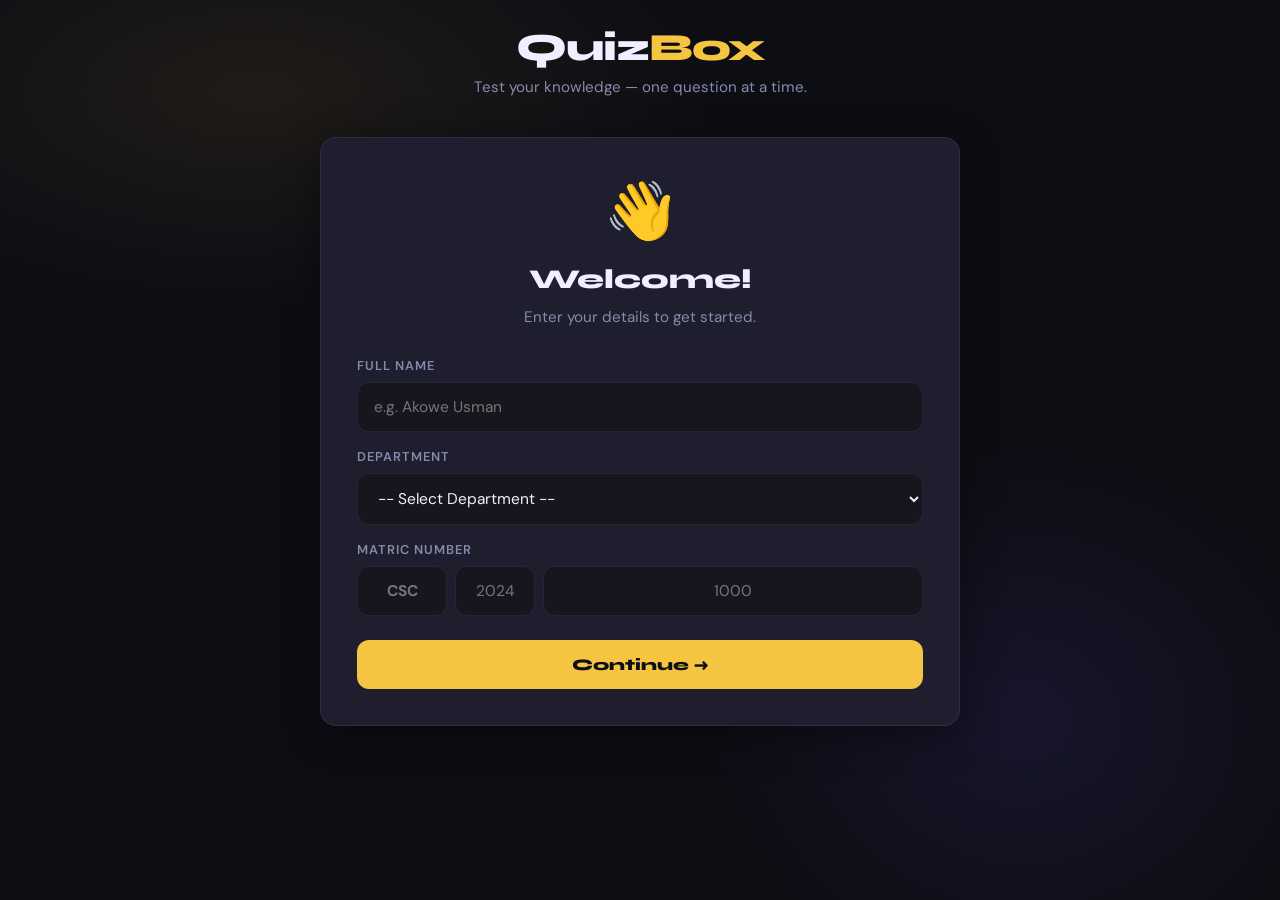
==== index.html @ 203df97e "Add files via upload" ====
<!DOCTYPE html>
<html lang="en">
<head>
  <meta charset="UTF-8" />
  <meta name="viewport" content="width=device-width, initial-scale=1.0"/>
  <title>QuizBox — Test Your Knowledge</title>
  <link rel="stylesheet" href="style.css">
</head>
<body>
<div class="wrapper">

  <div class="header">
    <div class="logo">Quiz<span>Box</span></div>
    <div class="subtitle">Test your knowledge — one question at a time.</div>
  </div>

  <!-- ══ LOGIN SCREEN ══ -->
  <div id="login-screen" class="screen active">
    <div class="card">
      <div class="card-icon">👋</div>
      <div class="card-title">Welcome!</div>
      <div class="card-desc">Enter your details to get started.</div>

      <div class="form-group">
        <label class="form-label">Full Name</label>
        <input class="form-input" id="input-name" type="text" placeholder="e.g. Akowe Usman" maxlength="40" />
        <div class="form-error" id="err-name">Please enter your name.</div>
      </div>

      <div class="form-group">
        <label class="form-label">Department</label>
        <select class="form-select" id="input-dept" onchange="updateMatricPrefix()">
          <option value="">-- Select Department --</option>
          <option value="CSC">Computer Science (CSC)</option>
          <option value="CYB">Cyber Security (CYB)</option>
          <option value="SEN">Software Engineering (SEN)</option>
          <option value="DSA">Data Science & Analytics (DSA)</option>
        </select>
        <div class="form-error" id="err-dept">Please select your department.</div>
      </div>

      <div class="form-group">
        <label class="form-label">Matric Number</label>
        <div class="matric-row">
          <input class="form-input" id="matric-dept" type="text" placeholder="CSC" readonly style="text-align:center; color: var(--accent); font-weight:700;" />
          <input class="form-input matric-year" id="matric-year" type="text" placeholder="2024" maxlength="4" oninput="this.value=this.value.replace(/[^0-9]/g,'')" />
          <input class="form-input matric-num" id="matric-num" type="text" placeholder="1000" maxlength="4" oninput="this.value=this.value.replace(/[^0-9]/g,'')" />
        </div>
        <div class="form-error" id="err-matric">Please enter a valid matric number.</div>
      </div>

      <button class="btn-primary" onclick="submitLogin()">Continue →</button>
    </div>
  </div>

  <!-- ══ CATEGORY SCREEN ══ -->
  <div id="category-screen" class="screen">
    <div class="card">
      <div class="card-icon">🎯</div>
      <div class="card-title">Choose a Category</div>
      <div class="card-desc">Pick a topic and test your knowledge!</div>
      <div class="category-list" id="category-list"></div>
    </div>
  </div>

  <!-- ══ QUIZ SCREEN ══ -->
  <div id="quiz-screen" class="screen">

    <div class="timer-bar">
      ⏱️ <div class="timer-display" id="timer-display">05:00</div>
    </div>

    <div class="progress-label">
      <span id="q-label">Question 1 of 7</span>
      <span id="q-count">1 / 7</span>
    </div>
    <div class="progress-bar-wrap">
      <div class="progress-bar-fill" id="progress-bar" style="width:0%"></div>
    </div>

    <!-- QUESTION TRACKER -->
    <div class="q-tracker" id="q-tracker"></div>

    <div class="card">
      <div class="question-num" id="q-num">Question 01</div>
      <div class="question-text" id="q-text"></div>
      <div class="options" id="options-list"></div>
      <div class="nav-buttons">
          <button class="prev-btn" id="prev-btn" onclick="prevQuestion()">← Previous</button>
          <button class="next-btn" id="next-btn" onclick="nextQuestion()">Next →</button>
    </div>
    </div>
  </div>

   <!-- ══ RESULTS SCREEN ══ -->
   <div id="results-screen" class="screen">
    <div class="card">
      <div class="result-emoji" id="result-emoji">🏆</div>
      <div class="result-title" id="result-title">Amazing!</div>
      <div class="result-subtitle" id="result-subtitle">Here is how you did.</div>
      <div class="user-badge">
        <div class="user-badge-avatar" id="badge-avatar">C</div>
        <div>
          <div class="user-badge-name" id="badge-name">Name</div>
          <div class="user-badge-meta" id="badge-meta">CSC/2024/****</div>
        </div>
      </div>
      <div class="score-circle">
        <div class="score-number" id="final-score">0/7</div>
        <div class="score-label">SCORE</div>
      </div>
      <div class="result-breakdown">
        <div class="stat-box"><div class="stat-val g" id="correct-count">0</div><div class="stat-desc">Correct</div></div>
        <div class="stat-box"><div class="stat-val r" id="wrong-count">0</div><div class="stat-desc">Wrong</div></div>
      </div>
      <div class="review-title">📋 Answer Review</div>
      <div id="review-list"></div>
      <div class="review-title" style="margin-top:28px;">🏆 Leaderboard</div>
      <div id="leaderboard-list"></div>
      <button class="btn-primary" onclick="playAgain()" style="margin-top:16px;">Play Again 🔄</button>
    </div>
  </div>

</div>
<script src="script.js"></script>
</body>
</html>
---- style.css ----
@import url('https://fonts.googleapis.com/css2?family=Syne:wght@400;700;800&family=DM+Sans:wght@300;400;500&display=swap');

    *, *::before, *::after { box-sizing: border-box; margin: 0; padding: 0; }

    :root {
      --bg: #0d0d14; --surface: #16161f; --card: #1e1e2e;
      --accent: #f5c542; --accent2: #ff6b6b; --green: #4ade80;
      --text: #f0eeff; --muted: #888aaa; --border: rgba(255,255,255,0.07); --radius: 16px;
    }

    body {
      font-family: 'DM Sans', sans-serif;
      background: var(--bg);
      color: var(--text);
      min-height: 100vh;
      display: flex;
      align-items: flex-start;
      justify-content: center;
      padding: 24px;
      width: 100%;
      background-image:
        radial-gradient(ellipse 60% 40% at 20% 10%, rgba(245,197,66,0.08) 0%, transparent 60%),
        radial-gradient(ellipse 40% 50% at 80% 80%, rgba(108,99,255,0.1) 0%, transparent 60%);
    }

    .wrapper { width: 100%; max-width: 640px; }

    .header { text-align: center; margin-bottom: 40px; animation: fadeDown 0.6s ease both; }
    .logo { font-family: 'Syne', sans-serif; font-size: 2.4rem; font-weight: 800; letter-spacing: -1px; }
    .logo span { color: var(--accent); }
    .subtitle { color: var(--muted); font-size: 0.95rem; margin-top: 6px; }

    /* ── SCREENS ── */
    .screen { display: none !important; }
    .screen.active { display: block !important; animation: fadeUp 0.5s ease both; width: 100%; min-height: 100px;}

    /* ── CARD (reused everywhere) ── */
    .card {
      background: var(--card);
      border: 1px solid var(--border);
      border-radius: var(--radius);
      padding: 36px;
      box-shadow: 0 8px 40px rgba(0,0,0,0.4);
      width: 100%;
    }

    .card-icon { font-size: 3.5rem; margin-bottom: 16px; text-align: center; }
    .card-title { font-family: 'Syne', sans-serif; font-size: 1.7rem; font-weight: 800; margin-bottom: 10px; text-align: center; }
    .card-desc { color: var(--muted); font-size: 0.95rem; line-height: 1.6; margin-bottom: 28px; text-align: center; }

    /* ── FORM INPUTS ── */
    .form-group { margin-bottom: 16px; }
    .form-label { font-size: 0.8rem; font-weight: 600; color: var(--muted); text-transform: uppercase; letter-spacing: 1px; margin-bottom: 8px; display: block; }

    .form-input, .form-select {
      width: 100%;
      background: var(--surface);
      border: 1.5px solid var(--border);
      border-radius: 12px;
      padding: 14px 16px;
      color: var(--text);
      font-family: 'DM Sans', sans-serif;
      font-size: 0.97rem;
      transition: border-color 0.2s;
      outline: none;
    }
    .form-input:focus, .form-select:focus { border-color: var(--accent); }
    .form-select option { background: var(--surface); color: var(--text); }

    .matric-row { display: grid; grid-template-columns: 90px 80px 1fr; gap: 8px; align-items: center; }
    .matric-sep { text-align: center; color: var(--muted); font-size: 1.2rem; font-weight: 700; }
    .form-input.matric-year, .form-input.matric-num { text-align: center; }

    .form-error { font-size: 0.8rem; color: var(--accent2); margin-top: 6px; display: none; }
    .form-error.show { display: block; }

    /* ── BUTTONS ── */
    .btn-primary {
      width: 100%;
      padding: 15px;
      background: var(--accent);
      color: #0d0d14;
      font-family: 'Syne', sans-serif;
      font-weight: 800;
      font-size: 1rem;
      border: none;
      border-radius: 12px;
      cursor: pointer;
      transition: all 0.2s ease;
      margin-top: 8px;
    }
    .btn-primary:hover { background: #ffd060; transform: translateY(-2px); box-shadow: 0 6px 24px rgba(245,197,66,0.3); }

    /* ── CATEGORY SCREEN ── */
    .category-list { display: flex; flex-direction: column; gap: 12px; margin-top: 8px; }
    .category-btn {
      background: var(--surface);
      border: 1.5px solid var(--border);
      border-radius: 12px;
      padding: 16px 20px;
      color: var(--text);
      font-family: 'DM Sans', sans-serif;
      font-size: 1rem;
      cursor: pointer;
      text-align: left;
      transition: all 0.2s ease;
      display: flex;
      align-items: center;
      gap: 14px;
    }
    .category-btn:hover { border-color: var(--accent); transform: translateX(4px); background: rgba(245,197,66,0.06); }
    .category-icon { font-size: 1.4rem; }
    .category-name { font-weight: 600; }
    .category-count { margin-left: auto; font-size: 0.78rem; color: var(--muted); }

    /* ── TIMER ── */
    .timer-bar { display: flex; align-items: center; justify-content: center; gap: 10px; margin-bottom: 16px; }
    .timer-display { font-family: 'Syne', sans-serif; font-size: 1.3rem; font-weight: 800; color: var(--accent); background: var(--card); border: 1.5px solid var(--border); border-radius: 10px; padding: 8px 20px; letter-spacing: 2px; transition: color 0.3s; }
    .timer-display.urgent { color: var(--accent2); border-color: var(--accent2); animation: pulse 0.5s infinite alternate; }

    .progress-bar-wrap { background: var(--border); border-radius: 99px; height: 6px; margin-bottom: 16px; overflow: hidden; }
    .progress-bar-fill { height: 100%; background: linear-gradient(90deg, var(--accent), #ffaa00); border-radius: 99px; transition: width 0.5s cubic-bezier(0.4,0,0.2,1); }
    .progress-label { display: flex; justify-content: space-between; font-size: 0.8rem; color: var(--muted); margin-bottom: 10px; }

    /* ── QUESTION TRACKER ── */
    .q-tracker { display: flex; flex-wrap: wrap; gap: 8px; margin-bottom: 20px; }
    .q-dot {
      width: 36px; height: 36px;
      border-radius: 8px;
      background: var(--surface);
      border: 1.5px solid var(--border);
      display: flex; align-items: center; justify-content: center;
      font-family: 'Syne', sans-serif;
      font-size: 0.75rem;
      font-weight: 700;
      color: var(--muted);
      transition: all 0.3s ease;
      cursor: default;
    }
    .q-dot.answered { background: var(--accent); border-color: var(--accent); color: #0d0d14; }
    .q-dot.current { border-color: var(--accent); color: var(--accent); }

    /* ── QUIZ CARD ── */
    .question-num { font-size: 0.75rem; font-weight: 500; text-transform: uppercase; letter-spacing: 2px; color: var(--accent); margin-bottom: 14px; }
    .question-text { font-family: 'Syne', sans-serif; font-size: 1.35rem; font-weight: 700; line-height: 1.45; margin-bottom: 28px; color: var(--text); }

    .options { display: flex; flex-direction: column; gap: 12px; }
    .option-btn {
      background: var(--surface);
      border: 1.5px solid var(--border);
      border-radius: 12px;
      padding: 15px 20px;
      color: var(--text);
      font-family: 'DM Sans', sans-serif;
      font-size: 0.97rem;
      cursor: pointer;
      text-align: left;
      transition: all 0.2s ease;
      display: flex;
      align-items: center;
      gap: 14px;
    }
    .option-btn:hover:not(:disabled) { border-color: var(--accent); transform: translateX(4px); }
    .option-btn.selected { border-color: var(--accent); background: rgba(245,197,66,0.08); }
    .option-btn.selected .option-letter { background: var(--accent); color: #0d0d14; }
    .option-btn:disabled { cursor: default; transform: none; }
    .option-letter { font-family: 'Syne', sans-serif; font-weight: 700; font-size: 0.85rem; width: 28px; height: 28px; border-radius: 8px; background: rgba(255,255,255,0.06); display: flex; align-items: center; justify-content: center; flex-shrink: 0; transition: background 0.2s; }

    .nav-buttons {display: flex; gap: 12px; margin-top: 24px;}
    .nav-buttons .prev-btn,
    .nav-buttons .next-btn {flex: 1;margin-top: 0;}

    .prev-btn { display: block; margin-top: 24px; width: 100%; padding: 15px; background: transparent; color: var(--accent); font-family: 'Syne', sans-serif; font-weight: 700;  font-size: 1rem; border: 1.5px solid var(--accent); border-radius: 12px; cursor: pointer; transition: all 0.2s ease;}
    .prev-btn:hover {background: rgba(245,197,66,0.08);transform: translateY(-2px);}
    .prev-btn.hide { display: none; }
    .next-btn { display: block; margin-top: 24px; width: 100%; padding: 15px; background: var(--accent); color: #0d0d14; font-family: 'Syne', sans-serif; font-weight: 700; font-size: 1rem; border: none; border-radius: 12px; cursor: pointer; transition: all 0.2s ease; }
    .next-btn:hover { background: #ffd060; transform: translateY(-2px); }
    .next-btn.show { display: block; animation: fadeUp 0.3s ease; }

    /* ── RESULTS ── */
    .result-emoji { font-size: 4rem; margin-bottom: 16px; text-align: center; }
    .result-title { font-family: 'Syne', sans-serif; font-size: 2rem; font-weight: 800; margin-bottom: 8px; text-align: center; }
    .result-subtitle { color: var(--muted); font-size: 0.95rem; margin-bottom: 24px; text-align: center; }

    .score-circle { width: 130px; height: 130px; border-radius: 50%; border: 4px solid var(--accent); display: flex; flex-direction: column; align-items: center; justify-content: center; margin: 0 auto 24px; box-shadow: 0 0 40px rgba(245,197,66,0.2); }
    .score-number { font-family: 'Syne', sans-serif; font-size: 2.5rem; font-weight: 800; color: var(--accent); line-height: 1; }
    .score-label { font-size: 0.75rem; color: var(--muted); margin-top: 2px; }

    .result-breakdown { display: grid; grid-template-columns: 1fr 1fr; gap: 12px; margin-bottom: 28px; }
    .stat-box { background: var(--surface); border: 1px solid var(--border); border-radius: 12px; padding: 16px; text-align: center; }
    .stat-val { font-family: 'Syne', sans-serif; font-size: 1.6rem; font-weight: 700; }
    .stat-val.g { color: var(--green); }
    .stat-val.r { color: var(--accent2); }
    .stat-desc { font-size: 0.8rem; color: var(--muted); margin-top: 2px; }

    /* ── REVIEW ── */
    .review-title { font-family: 'Syne', sans-serif; font-size: 1rem; font-weight: 700; margin-bottom: 16px; color: var(--accent); text-transform: uppercase; letter-spacing: 1px; }
    .review-item { background: var(--surface); border: 1px solid var(--border); border-radius: 12px; padding: 18px; margin-bottom: 12px; }
    .review-q { font-size: 0.9rem; font-weight: 500; margin-bottom: 12px; line-height: 1.4; }
    .review-answers { display: flex; flex-direction: column; gap: 6px; }
    .review-answer { font-size: 0.85rem; padding: 8px 12px; border-radius: 8px; display: flex; align-items: center; gap: 8px; }
    .review-answer.correct { background: rgba(74,222,128,0.12); color: var(--green); }
    .review-answer.wrong { background: rgba(255,107,107,0.12); color: var(--accent2); }
    .review-answer.missed { background: rgba(74,222,128,0.12); color: var(--green); border: 1px dashed var(--green); }

    /* ── LEADERBOARD ── */
    .leaderboard-item {
      background: var(--surface);
      border: 1px solid var(--border);
      border-radius: 12px;
      padding: 14px 18px;
      margin-bottom: 10px;
      display: flex;
      align-items: center;
      gap: 14px;
    }
    .lb-rank { font-family: 'Syne', sans-serif; font-weight: 800; font-size: 1.1rem; width: 28px; color: var(--muted); }
    .lb-rank.gold { color: #f5c542; }
    .lb-rank.silver { color: #aaa; }
    .lb-rank.bronze { color: #cd7f32; }
    .lb-info { flex: 1; }
    .lb-name { font-weight: 600; font-size: 0.95rem; }
    .lb-meta { font-size: 0.78rem; color: var(--muted); margin-top: 2px; }
    .lb-score { font-family: 'Syne', sans-serif; font-weight: 800; font-size: 1.1rem; color: var(--accent); }
    .lb-empty { color: var(--muted); font-size: 0.9rem; text-align: center; padding: 20px; }

    /* ── USER BADGE (top of results) ── */
    .user-badge {
      background: var(--surface);
      border: 1px solid var(--border);
      border-radius: 12px;
      padding: 14px 18px;
      margin-bottom: 24px;
      display: flex;
      align-items: center;
      gap: 12px;
    }
    .user-badge-avatar {
      width: 40px; height: 40px;
      border-radius: 10px;
      background: var(--accent);
      color: #0d0d14;
      font-family: 'Syne', sans-serif;
      font-weight: 800;
      font-size: 1.1rem;
      display: flex; align-items: center; justify-content: center;
    }
    .user-badge-name { font-weight: 600; font-size: 0.95rem; }
    .user-badge-meta { font-size: 0.78rem; color: var(--muted); margin-top: 2px; }

    /* ── ANIMATIONS ── */
    @keyframes fadeDown { from { opacity: 0; transform: translateY(-16px); } to { opacity: 1; transform: translateY(0); } }
    @keyframes fadeUp { from { opacity: 0; transform: translateY(16px); } to { opacity: 1; transform: translateY(0); } }
    @keyframes pulse { from { opacity: 1; } to { opacity: 0.5; } }
    /* ── MOBILE STYLES ── */
@media (max-width: 600px) {

  body {
    padding: 16px;
    align-items: flex-start;
  }

  .wrapper {
    max-width: 100%;
  }

  .header {
    margin-bottom: 20px;
    margin-top: 12px;
  }

  .logo {
    font-size: 1.8rem;
  }

  .card {
    padding: 20px 16px;
  }

  .card-title {
    font-size: 1.3rem;
  }

  .question-text {
    font-size: 1.05rem;
    margin-bottom: 20px;
  }

  .matric-row {
    grid-template-columns: 65px 65px 1fr;
    gap: 6px;
  }

  .q-dot {
    width: 30px;
    height: 30px;
    font-size: 0.7rem;
  }

  .timer-display {
    font-size: 1rem;
    padding: 6px 14px;
  }

  .score-circle {
    width: 110px;
    height: 110px;
  }

  .score-number {
    font-size: 2rem;
  }

  .result-title {
    font-size: 1.6rem;
  }

  .nav-buttons {
    flex-direction: row;
    gap: 8px;
  }

  .prev-btn, .next-btn {
    font-size: 0.9rem;
    padding: 12px;
  }

  .option-btn {
    padding: 12px 14px;
    font-size: 0.9rem;
  }

  .start-meta {
    flex-direction: column;
    gap: 8px;
    align-items: center;
  }

}
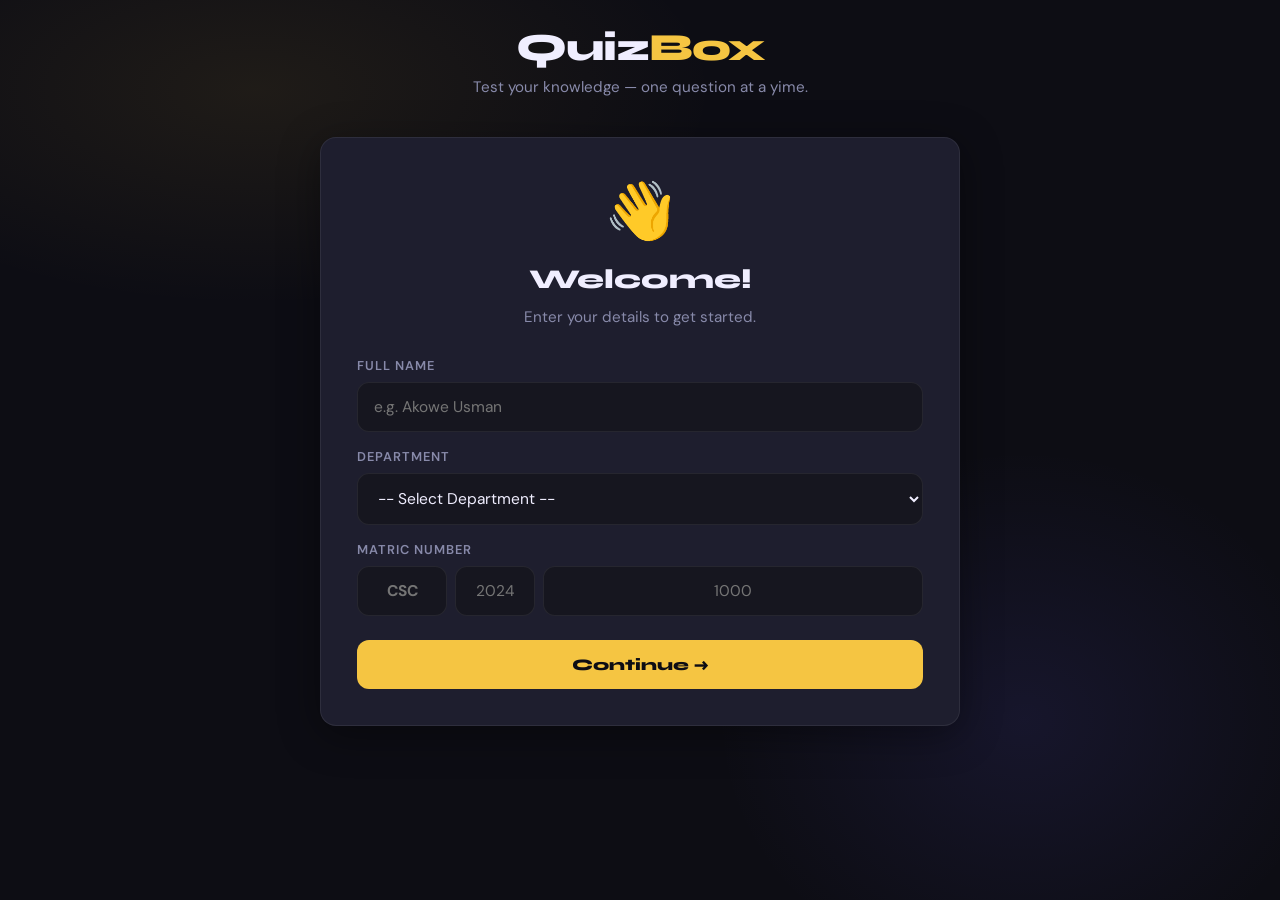
==== commit 4068dc38: "Update index.html" ====
--- a/index.html
+++ b/index.html
@@ -11,7 +11,7 @@
 
   <div class="header">
     <div class="logo">Quiz<span>Box</span></div>
-    <div class="subtitle">Test your knowledge — one question at a time.</div>
+    <div class="subtitle">Test your knowledge — one question at a yime.</div>
   </div>
 
   <!-- ══ LOGIN SCREEN ══ -->
@@ -124,4 +124,4 @@
 </div>
 <script src="script.js"></script>
 </body>
-</html>+</html>
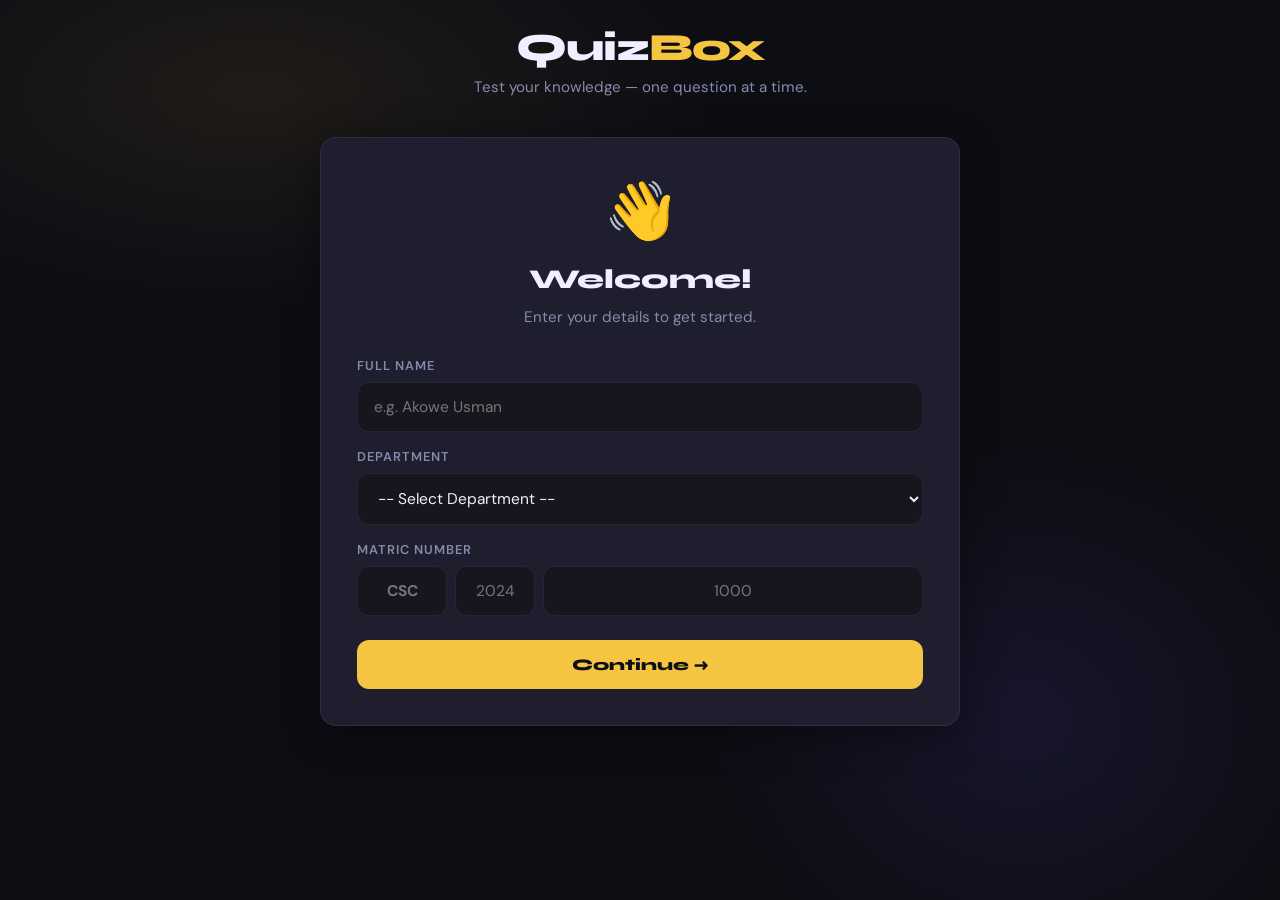
==== commit 27673aa6: "Testing index.html" ====
--- a/index.html
+++ b/index.html
@@ -11,7 +11,7 @@
 
   <div class="header">
     <div class="logo">Quiz<span>Box</span></div>
-    <div class="subtitle">Test your knowledge — one question at a yime.</div>
+    <div class="subtitle">Test your knowledge — one question at a time.</div>
   </div>
 
   <!-- ══ LOGIN SCREEN ══ -->
